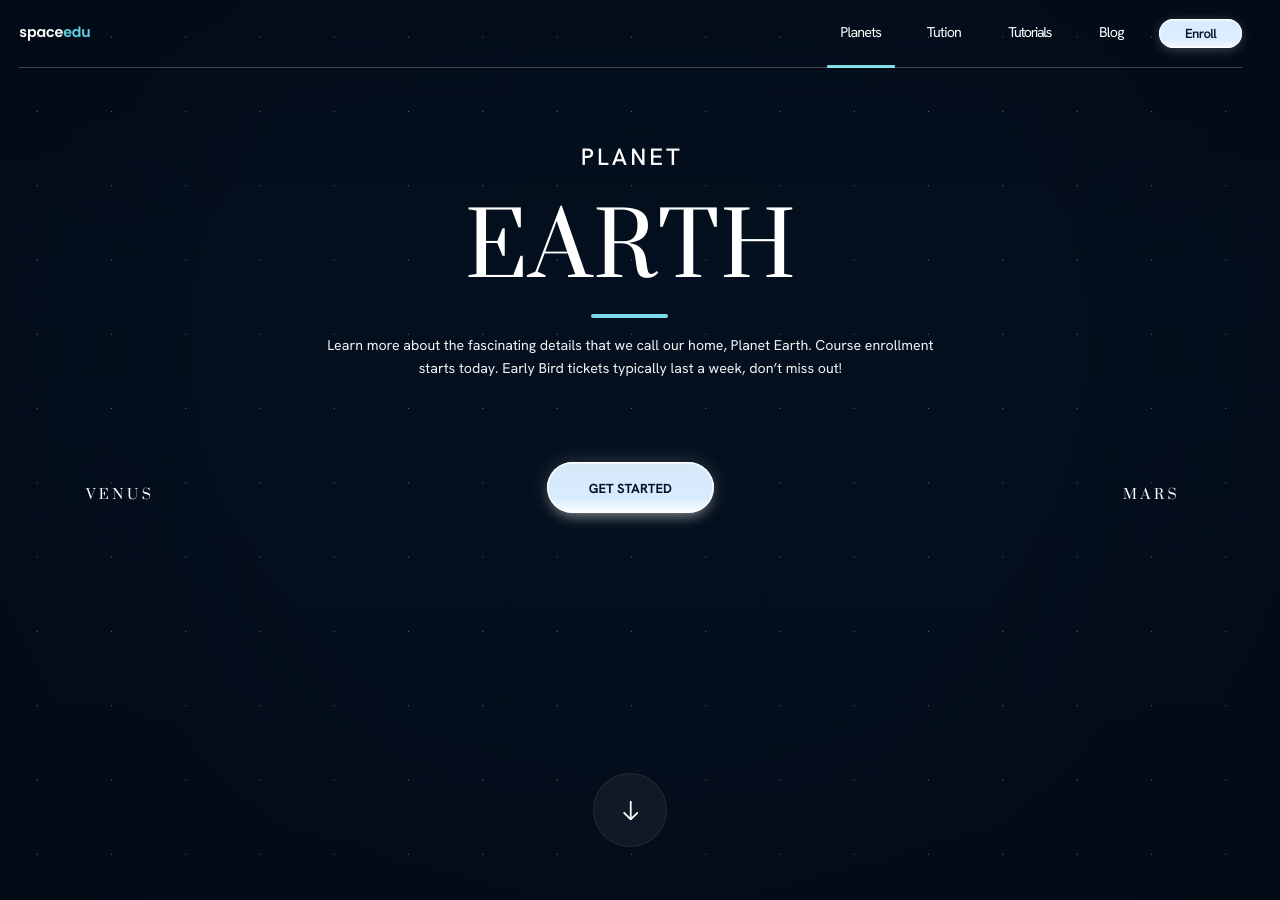
==== original.html @ 42458b8a "Save completed SpaceEdu 3D hero" ====
<!doctype html>
<html lang="en">
<head>
  <meta charset="utf-8">
  <meta name="viewport" content="width=device-width,initial-scale=1,viewport-fit=cover">
  <meta name="theme-color" content="#04101f">
  <meta name="description" content="Explore Earth, Venus and Mars in a cinematic interactive learning experience.">
  <title>SpaceEdu — Planet Explorer</title>
  <link rel="icon" type="image/png" href="https://d8j0ntlcm91z4.cloudfront.net/user_38xzZboKViGWJOttwIXH07lWA1P/hf_20260827_202005_3346cc4d-ec3b-44ab-825c-b18e49f5021a.png">
  <link rel="preconnect" href="https://fonts.googleapis.com">
  <link rel="preconnect" href="https://fonts.gstatic.com" crossorigin>
  <link href="https://fonts.googleapis.com/css2?family=Hanken+Grotesk:wght@400;500;600;700&family=Poppins:wght@500;600&family=Prata&display=swap" rel="stylesheet">
  <script>(function(){try{if(!window.matchMedia||!matchMedia('(prefers-reduced-motion: reduce)').matches){document.documentElement.classList.add('anim')}}catch(e){}})();</script>
  <style>
    *,*::before,*::after{box-sizing:border-box;margin:0;padding:0}
    :root{
      --dw:1353;--dh:1163;--gutter:25;
      --u:max(min(.72px,calc(100vh / 700)),min(calc(100vw / 1353),calc(100vh / 1163)));
      --dh-px:calc(1163 * var(--u));--vshift:calc(max(0px,(100vh - var(--dh-px))) * .42);
      --ink:#fff;--cyan:#79dce8;--cyan-logo:#5fd0e1;--rule:rgba(255,255,255,.23);--btn-ink:#071227;
      --font-serif:'Prata',Georgia,serif;--font-body:'Hanken Grotesk',system-ui,-apple-system,'Segoe UI',sans-serif;--font-logo:'Poppins',sans-serif
    }
    @supports(height:100dvh){:root{--u:max(min(.72px,calc(100dvh / 700)),min(calc(100vw / 1353),calc(100dvh / 1163)));--vshift:calc(max(0px,(100dvh - var(--dh-px))) * .42)}}
    html,body{height:100%}body{background:#04101f;color:var(--ink);font-family:var(--font-body);-webkit-font-smoothing:antialiased;text-rendering:geometricPrecision;overflow:hidden}
    button,a{-webkit-tap-highlight-color:transparent}.stage{position:fixed;inset:0;overflow:hidden;isolation:isolate;background:#04101f}
    .sky{position:absolute;inset:0;z-index:0;background-image:url('https://d8j0ntlcm91z4.cloudfront.net/user_38xzZboKViGWJOttwIXH07lWA1P/hf_20260827_202133_508c64b8-a31e-4290-bdfc-1187df70e0a6.png');background-size:cover;background-position:center;background-repeat:no-repeat}
    .sky::after{content:"";position:absolute;inset:0;background:radial-gradient(circle at 50% 38%,transparent 4%,rgba(0,7,18,.08) 50%,rgba(0,4,14,.46) 100%),linear-gradient(180deg,rgba(1,6,16,.3),transparent 30%,rgba(1,6,16,.18));pointer-events:none}
    .sky video{position:absolute;inset:0;width:100%;height:100%;object-fit:cover;display:block;opacity:0;transition:opacity .22s linear}.sky video.is-active{opacity:1}
    .stars{position:absolute;inset:0;z-index:1;opacity:.4;background-image:radial-gradient(circle,rgba(255,255,255,.95) 0 calc(.75 * var(--u)),transparent calc(.9 * var(--u)));background-size:calc(96 * var(--u)) calc(96 * var(--u));animation:star-drift 80s linear infinite;pointer-events:none}
    .ui{position:absolute;inset:0;z-index:3}.navbar{position:absolute;top:0;left:0;right:0;z-index:6;height:calc(88 * var(--u))}
    .navbar::after{content:"";position:absolute;left:calc(25 * var(--u));right:calc(49 * var(--u));top:calc(86 * var(--u));height:calc(2 * var(--u));background:var(--rule)}
    .navrow{position:absolute;left:calc(25 * var(--u));right:calc(49 * var(--u));top:0;height:calc(86 * var(--u));display:flex;align-items:center;justify-content:space-between}
    .logo{font-family:var(--font-logo);font-weight:600;font-size:calc(18.4 * var(--u));letter-spacing:calc(-.15 * var(--u));line-height:1;color:#fff;text-decoration:none;white-space:nowrap;position:relative;top:calc(-1 * var(--u))}.logo i{font-style:normal;color:var(--cyan-logo)}
    .links{display:flex;align-items:center}.links a{position:relative;display:flex;align-items:center;height:calc(86 * var(--u));font-size:calc(18.4 * var(--u));font-weight:400;line-height:1;color:#fff;text-decoration:none;padding:0 calc(17.5 * var(--u));letter-spacing:calc(-1 * var(--u));white-space:nowrap}.links a[aria-current="page"]::after{content:"";position:absolute;left:0;right:0;top:calc(83.5 * var(--u));height:calc(4 * var(--u));background:var(--cyan);border-radius:calc(1 * var(--u))}.links a:nth-child(2){margin-left:calc(24 * var(--u))}.links a:nth-child(3){margin-left:calc(26 * var(--u));letter-spacing:calc(-1.75 * var(--u))}.links a:nth-child(4){margin-left:calc(27 * var(--u))}
    .links a.enroll{margin-left:calc(28.5 * var(--u));width:calc(107 * var(--u));height:calc(38 * var(--u));border-radius:calc(19 * var(--u));justify-content:center;font-size:calc(17 * var(--u));font-weight:600;letter-spacing:calc(-.75 * var(--u));color:var(--btn-ink);padding-top:calc(2 * var(--u));background:linear-gradient(180deg,#fff 0%,#d8ecfe 9%,#dceefe 72%,#f4f9ff 100%);box-shadow:0 calc(3 * var(--u)) calc(14 * var(--u)) rgba(255,255,255,.22),inset 0 0 0 calc(1.5 * var(--u)) rgba(255,255,255,.92);flex:none}
    .burger{display:none;position:relative;width:calc(46 * var(--u));height:calc(46 * var(--u));padding:0;border:0;background:none;cursor:pointer;flex-direction:column;align-items:center;justify-content:center;gap:calc(6 * var(--u));flex:none}.burger span{display:block;width:calc(24 * var(--u));height:calc(2 * var(--u));border-radius:calc(2 * var(--u));background:#fff;transition:transform .28s cubic-bezier(.4,0,.2,1),opacity .18s linear}.navrow[data-open="true"] .burger span:nth-child(1){transform:translateY(calc(8 * var(--u))) rotate(45deg)}.navrow[data-open="true"] .burger span:nth-child(2){opacity:0}.navrow[data-open="true"] .burger span:nth-child(3){transform:translateY(calc(-8 * var(--u))) rotate(-45deg)}
    .copy{position:absolute;inset:0;transform:translateY(var(--vshift));pointer-events:none}.copy a,.planet{pointer-events:auto}.col{position:absolute;left:0;right:calc(var(--gutter) * var(--u));text-align:center}
    .eyebrow{top:calc(188.8 * var(--u));font-size:calc(30.45 * var(--u));font-weight:500;line-height:1;letter-spacing:calc(4 * var(--u));text-indent:calc(4 * var(--u))}h1.title{top:calc(268 * var(--u));font-family:var(--font-serif);font-weight:400;font-size:calc(112.4 * var(--u));line-height:1;letter-spacing:calc(2 * var(--u));text-indent:calc(2 * var(--u))}
    .rule{top:calc(405.5 * var(--u));height:calc(5 * var(--u));font-size:0;line-height:0;padding-right:calc(2 * var(--u))}.rule span{display:inline-block;vertical-align:top;width:calc(100 * var(--u));height:100%;border-radius:calc(2.5 * var(--u));background:var(--cyan)}
    p.lede{top:calc(433.2 * var(--u));font-size:calc(18.36 * var(--u));font-weight:400;line-height:calc(30 * var(--u));color:rgba(255,255,255,.95)}
    .cta{top:calc(597 * var(--u));height:calc(66 * var(--u));isolation:isolate}.cta>a{display:inline-flex;align-items:center;justify-content:center;width:calc(216 * var(--u));height:calc(66 * var(--u));border-radius:calc(33 * var(--u));font-size:calc(17 * var(--u));font-weight:700;line-height:1;color:var(--btn-ink);text-decoration:none;padding-top:calc(2 * var(--u));background:linear-gradient(180deg,#fff 0%,#d6e8f8 4%,#d9ecfe 72%,#fff 100%);box-shadow:0 calc(10 * var(--u)) calc(18 * var(--u)) calc(-8 * var(--u)) rgba(255,255,255,.5),0 0 calc(26 * var(--u)) rgba(255,255,255,.18),inset 0 0 0 calc(2 * var(--u)) rgba(255,255,255,.9);transition:transform .3s ease,box-shadow .3s ease}.cta>a:hover{transform:translateY(calc(-3 * var(--u)));box-shadow:0 calc(14 * var(--u)) calc(24 * var(--u)) calc(-8 * var(--u)) rgba(255,255,255,.58),0 0 calc(32 * var(--u)) rgba(121,220,232,.24)}
    .planet{position:absolute;z-index:-1;padding:0;border:0;background:none;appearance:none;line-height:0;cursor:pointer;transition:transform .45s cubic-bezier(.22,1,.36,1);filter:drop-shadow(0 calc(8 * var(--u)) calc(24 * var(--u)) rgba(0,0,0,.4))}.planet img{display:none;width:100%;height:auto;will-change:transform}.planet img.is-shown{display:block;animation:planet-spin 32s linear infinite}.planet-r img.is-shown{animation-direction:reverse;animation-duration:38s}.planet:hover{transform:scale(1.07)}.planet:active{transform:scale(.99)}.planet-l{width:calc(143 * var(--u));left:calc(-69.5 * var(--u));top:calc(-38.3 * var(--u));animation:planet-float-l 6s ease-in-out infinite}.planet-r{width:calc(143 * var(--u));right:calc(-64.7 * var(--u));top:calc(-40.6 * var(--u));animation:planet-float-r 7s ease-in-out infinite}
    .label{position:absolute;top:calc(33 * var(--u));font-family:var(--font-serif);font-weight:400;font-size:calc(17.8 * var(--u));letter-spacing:calc(4.6 * var(--u));line-height:1;color:#fff;white-space:nowrap}.label-l{left:calc(111 * var(--u))}.label-r{right:calc(104 * var(--u))}
    .scroll{position:absolute;z-index:4;left:50%;margin-left:calc((-48 - (var(--gutter) / 2)) * var(--u));bottom:calc(68 * var(--u));width:calc(96 * var(--u));height:calc(96 * var(--u));border-radius:50%;background:rgba(24,30,42,.7);backdrop-filter:blur(calc(6 * var(--u)));border:calc(1 * var(--u)) solid rgba(255,255,255,.08);display:flex;align-items:center;justify-content:center;cursor:pointer}.scroll svg{width:calc(20 * var(--u));height:calc(25 * var(--u));display:block;animation:arrow-pulse 2.1s ease-in-out infinite}
    :focus-visible{outline:calc(2 * var(--u)) solid var(--cyan);outline-offset:calc(3 * var(--u))}.planet:focus-visible{border-radius:50%;outline-offset:calc(6 * var(--u))}
    @keyframes planet-spin{to{transform:rotate(360deg)}}@keyframes planet-float-l{0%,100%{translate:0 0}50%{translate:0 calc(-7 * var(--u))}}@keyframes planet-float-r{0%,100%{translate:0 0}50%{translate:0 calc(8 * var(--u))}}@keyframes star-drift{to{background-position:calc(96 * var(--u)) calc(48 * var(--u))}}@keyframes arrow-pulse{0%,100%{transform:translateY(calc(-3 * var(--u)));opacity:.65}50%{transform:translateY(calc(4 * var(--u)));opacity:1}}
    @keyframes ent-reveal{from{transform:translateY(115%)}to{transform:translateY(0)}}@keyframes ent-rise{from{opacity:0;transform:translateY(var(--rise,10px))}to{opacity:1;transform:none}}@keyframes ent-settle{from{opacity:0;transform:translateY(var(--rise,8px)) scale(.965)}to{opacity:1;transform:none}}@keyframes ent-draw{from{transform:scaleX(0)}to{transform:scaleX(1)}}@keyframes ent-fade{from{opacity:0}to{opacity:1}}
    .anim{--e-expo:cubic-bezier(.16,1,.3,1);--e-quint:cubic-bezier(.22,1,.36,1);--e-slow:cubic-bezier(.4,0,.2,1)}.ent-mask,.ent-line{display:block}.anim .ent-mask{overflow:hidden;padding-top:.18em;margin-top:-.18em}.anim .ent-line{transform:translateY(115%);will-change:transform}.anim .navbar::after,.anim .links a[aria-current="page"]::after,.anim .rule span{transform:scaleX(0)}.anim .logo,.anim .links a,.anim .burger,.anim p.lede,.anim .label,.anim .cta>a,.anim .scroll,.anim .sky{opacity:0}.anim.play .sky{animation:ent-fade 1.6s var(--e-slow) .25s both}.anim.play .navbar::after{animation:ent-draw .9s var(--e-expo) .12s both}.anim.play .logo{--rise:calc(8 * var(--u));animation:ent-rise .6s var(--e-quint) .2s both}.anim.play .links a{--rise:calc(8 * var(--u));animation:ent-rise .55s var(--e-quint) .26s both}.anim.play .links a:nth-child(2){animation-delay:.31s}.anim.play .links a:nth-child(3){animation-delay:.36s}.anim.play .links a:nth-child(4){animation-delay:.41s}.anim.play .links a.enroll,.anim.play .burger{--rise:calc(8 * var(--u));animation:ent-settle .6s var(--e-quint) .46s both}.anim.play .links a[aria-current="page"]::after{animation:ent-draw .55s var(--e-expo) .6s both}.anim.play .eyebrow .ent-line{animation:ent-reveal .75s var(--e-expo) .3s both}.anim.play h1.title .ent-line{animation:ent-reveal .95s var(--e-expo) .44s both}.anim.play .rule span{animation:ent-draw .65s var(--e-expo) .78s both}.anim.play p.lede{--rise:calc(12 * var(--u));animation:ent-rise .7s var(--e-quint) .86s both}.anim.play .label-l{--rise:calc(8 * var(--u));animation:ent-rise .6s var(--e-quint) 1.04s both}.anim.play .label-r{--rise:calc(8 * var(--u));animation:ent-rise .6s var(--e-quint) 1.1s both}.anim.play .cta>a{--rise:calc(8 * var(--u));animation:ent-settle .7s var(--e-quint) 1.14s both}.anim.play .scroll{animation:ent-settle .6s var(--e-quint) 1.42s both}
    @media(max-width:1030px),(max-height:620px){.navrow{left:calc(25 * var(--u));right:calc(25 * var(--u))}.burger{display:flex}.links{position:absolute;top:calc(96 * var(--u));right:0;z-index:5;width:min(calc(324 * var(--u)),calc(100vw - 50 * var(--u)));flex-direction:column;align-items:stretch;padding:calc(12 * var(--u));border-radius:calc(20 * var(--u));background:rgba(9,21,42,.9);backdrop-filter:blur(calc(18 * var(--u)));border:calc(1 * var(--u)) solid rgba(255,255,255,.14);box-shadow:0 calc(18 * var(--u)) calc(44 * var(--u)) rgba(2,8,20,.55);opacity:0;visibility:hidden;transform:translateY(calc(-10 * var(--u)));transition:opacity .24s ease,transform .28s ease,visibility .28s}.navrow[data-open="true"] .links{opacity:1;visibility:visible;transform:none}.links a:nth-child(n){margin-left:0;height:auto;justify-content:flex-start;padding:calc(14 * var(--u)) calc(16 * var(--u));font-size:calc(19 * var(--u));letter-spacing:calc(-.6 * var(--u))}.links a+a{border-top:calc(1 * var(--u)) solid rgba(255,255,255,.08)}.links a[aria-current="page"]::after{top:auto;bottom:calc(9 * var(--u));left:calc(16 * var(--u));right:auto;width:calc(26 * var(--u));height:calc(3 * var(--u))}.links a.enroll{margin:calc(14 * var(--u)) 0 calc(2 * var(--u));width:100%;height:calc(46 * var(--u));border-radius:calc(23 * var(--u));justify-content:center}}
    @media(min-width:580px) and (max-width:1030px) and (min-height:621px){:root{--gutter:0;--u:min(max(min(.85px,calc(100vh / 780)),min(calc(100vw / 900),calc(100vh / 1163))),1.15px);--dh-px:calc(1120 * var(--u));--vshift:calc(max(0px,(100vh - var(--dh-px))) * .38)}.navbar::after{left:calc(25 * var(--u));right:calc(25 * var(--u))}p.lede{max-width:calc(620 * var(--u));margin-left:auto;margin-right:auto}p.lede br{display:none}.label-r{right:calc(116 * var(--u))}}
    @media(max-width:579px),(max-height:620px){:root{--gutter:0;--u:max(min(.92px,calc(100vh / 620)),min(calc(100vw / 430),calc(100vh / 880)));--dh-px:calc(880 * var(--u));--vshift:calc(max(0px,(100vh - var(--dh-px))) * .34)}.navbar{height:calc(76 * var(--u))}.navbar::after{left:calc(24 * var(--u));right:calc(24 * var(--u));top:calc(74 * var(--u))}.navrow{left:calc(24 * var(--u));right:calc(24 * var(--u));height:calc(74 * var(--u))}.links{top:calc(84 * var(--u))}.copy{top:calc(76 * var(--u));display:flex;flex-direction:column;align-items:center;padding:calc(56 * var(--u)) calc(26 * var(--u)) 0}.col{position:static;width:100%;right:auto}.eyebrow{font-size:calc(20 * var(--u));letter-spacing:calc(5 * var(--u));text-indent:calc(5 * var(--u))}h1.title{font-size:calc(86 * var(--u));margin-top:calc(15 * var(--u))}.rule{margin-top:calc(20 * var(--u));height:calc(5 * var(--u));padding-right:0}.rule span{width:calc(84 * var(--u))}p.lede{margin-top:calc(19 * var(--u));font-size:calc(15.5 * var(--u));line-height:calc(26 * var(--u));max-width:calc(400 * var(--u))}p.lede br{display:none}.cta{top:auto;margin-top:calc(32 * var(--u));height:calc(60 * var(--u));position:relative}.cta>a{width:calc(190 * var(--u));height:calc(60 * var(--u));border-radius:calc(30 * var(--u))}.label{top:50%;transform:translateY(-50%);font-size:calc(16 * var(--u));letter-spacing:calc(4 * var(--u))}.label-l{left:calc(56 * var(--u))}.label-r{right:calc(60 * var(--u))}.planet-l{width:calc(89 * var(--u));left:calc(-44.5 * var(--u));top:calc(-17 * var(--u))}.planet-r{width:calc(89 * var(--u));right:calc(-44.5 * var(--u));top:calc(-18.3 * var(--u))}.scroll{width:calc(74 * var(--u));height:calc(74 * var(--u));margin-left:calc(-37 * var(--u));bottom:calc(49 * var(--u))}.scroll svg{width:calc(15.5 * var(--u));height:calc(19.5 * var(--u))}}
    @media(max-height:660px){.scroll{display:none}}@media(max-height:620px){:root{--u:max(min(.85px,calc(100vh / 470)),min(calc(100vw / 640),calc(100vh / 560)));--dh-px:calc(560 * var(--u));--vshift:0px}.copy{padding-top:calc(26 * var(--u))}h1.title{font-size:calc(64 * var(--u));margin-top:calc(8 * var(--u))}.rule{margin-top:calc(12 * var(--u))}p.lede{margin-top:calc(12 * var(--u))}.cta{margin-top:calc(20 * var(--u))}.label{font-size:calc(15 * var(--u))}}@media(min-width:821px) and (max-height:660px){.copy{transform:none}}@media(max-width:500px){.label{top:calc(100% + 34 * var(--u));transform:none;font-size:calc(15 * var(--u))}.label-l{left:calc(6 * var(--u))}.label-r{right:calc(6 * var(--u))}}
    @media(prefers-reduced-motion:reduce){.sky video{display:none}.stars,.planet,.planet img.is-shown,.scroll svg{animation:none}.planet{transition:none}.planet:hover,.planet:active{transform:none}.links,.burger span{transition:none}}
  </style>
</head>
<body>
  <main class="stage">
    <div class="sky">
      <video class="is-active" data-planet="earth" autoplay muted loop playsinline preload="auto" src="https://d8j0ntlcm91z4.cloudfront.net/user_38xzZboKViGWJOttwIXH07lWA1P/hf_20260827_202422_3ffb4889-c520-432d-8458-038009eb40df.mp4" poster="https://d8j0ntlcm91z4.cloudfront.net/user_38xzZboKViGWJOttwIXH07lWA1P/hf_20260827_202133_508c64b8-a31e-4290-bdfc-1187df70e0a6.png" aria-hidden="true"></video>
      <video data-planet="venus" muted loop playsinline preload="none" data-src="https://d8j0ntlcm91z4.cloudfront.net/user_38xzZboKViGWJOttwIXH07lWA1P/hf_20260827_202422_b211cd74-013b-4dd3-bfd0-64491d8696fa.mp4" poster="https://d8j0ntlcm91z4.cloudfront.net/user_38xzZboKViGWJOttwIXH07lWA1P/hf_20260827_202133_cf55d1d8-7b59-4a64-80da-d72052ae974e.png" aria-hidden="true"></video>
      <video data-planet="mars" muted loop playsinline preload="none" data-src="https://d8j0ntlcm91z4.cloudfront.net/user_38xzZboKViGWJOttwIXH07lWA1P/hf_20260827_202422_51eae59a-2459-4c84-907c-cc5edfe5fea7.mp4" poster="https://d8j0ntlcm91z4.cloudfront.net/user_38xzZboKViGWJOttwIXH07lWA1P/hf_20260827_202133_0ba6de7c-285d-43dc-b7ab-8c54c73707cb.png" aria-hidden="true"></video>
    </div>
    <div class="stars" aria-hidden="true"></div>
    <div class="ui">
      <header class="navbar"><div class="navrow"><a class="logo" href="#">space<i>edu</i></a><nav class="links" id="site-nav"><a href="#" aria-current="page">Planets</a><a href="#">Tution</a><a href="#">Tutorials</a><a href="#">Blog</a><a class="enroll" href="#">Enroll</a></nav><button class="burger" type="button" aria-label="Open navigation" aria-expanded="false" aria-controls="site-nav"><span></span><span></span><span></span></button></div></header>
      <section class="copy" aria-live="polite">
        <div class="col eyebrow"><span class="ent-mask"><span class="ent-line">PLANET</span></span></div>
        <h1 class="col title"><span class="ent-mask"><span class="ent-line">EARTH</span></span></h1>
        <div class="col rule"><span></span></div>
        <p class="col lede">Learn more about the fascinating details that we call our home, Planet Earth. Course enrollment <br>starts today. Early Bird tickets typically last a week, don&rsquo;t miss out!</p>
        <div class="col cta">
          <button class="planet planet-l" type="button" data-slot="l"><img data-planet="earth" alt="" src="https://d8j0ntlcm91z4.cloudfront.net/user_38xzZboKViGWJOttwIXH07lWA1P/hf_20260827_202005_3346cc4d-ec3b-44ab-825c-b18e49f5021a.png"><img data-planet="venus" alt="" src="https://d8j0ntlcm91z4.cloudfront.net/user_38xzZboKViGWJOttwIXH07lWA1P/hf_20260827_202012_640b239a-d08a-4200-adb2-741bbe129ac8.png"><img data-planet="mars" alt="" src="https://d8j0ntlcm91z4.cloudfront.net/user_38xzZboKViGWJOttwIXH07lWA1P/hf_20260827_202018_3d559490-f613-4ed7-a3bb-3b7e9fc90fb8.png"></button>
          <button class="planet planet-r" type="button" data-slot="r"><img data-planet="earth" alt="" src="https://d8j0ntlcm91z4.cloudfront.net/user_38xzZboKViGWJOttwIXH07lWA1P/hf_20260827_202005_3346cc4d-ec3b-44ab-825c-b18e49f5021a.png"><img data-planet="venus" alt="" src="https://d8j0ntlcm91z4.cloudfront.net/user_38xzZboKViGWJOttwIXH07lWA1P/hf_20260827_202012_640b239a-d08a-4200-adb2-741bbe129ac8.png"><img data-planet="mars" alt="" src="https://d8j0ntlcm91z4.cloudfront.net/user_38xzZboKViGWJOttwIXH07lWA1P/hf_20260827_202018_3d559490-f613-4ed7-a3bb-3b7e9fc90fb8.png"></button>
          <a href="#">GET STARTED</a><span class="label label-l"></span><span class="label label-r"></span>
        </div>
      </section>
    </div>
    <button class="scroll" type="button" aria-label="Scroll to next section"><svg viewBox="0 0 26 33" fill="none" aria-hidden="true"><path d="M13 1.5V31.5M1.9 20.4 13 31.5l11.1-11.1" stroke="#fff" stroke-width="3" stroke-linecap="square" stroke-linejoin="miter"/></svg></button>
  </main>
  <script>
    (()=>{
      const ORDER=['earth','venus','mars'];
      const DATA={
        earth:{name:'EARTH',still:'https://d8j0ntlcm91z4.cloudfront.net/user_38xzZboKViGWJOttwIXH07lWA1P/hf_20260827_202133_508c64b8-a31e-4290-bdfc-1187df70e0a6.png',lede:'Learn more about the fascinating details that we call our home, Planet Earth. Course enrollment <br>starts today. Early Bird tickets typically last a week, don\u2019t miss out!'},
        venus:{name:'VENUS',still:'https://d8j0ntlcm91z4.cloudfront.net/user_38xzZboKViGWJOttwIXH07lWA1P/hf_20260827_202133_cf55d1d8-7b59-4a64-80da-d72052ae974e.png',lede:'The hottest world in our solar system, wrapped in clouds of sulfuric acid. Course enrollment <br>starts today. Early Bird tickets typically last a week, don\u2019t miss out!'},
        mars:{name:'MARS',still:'https://d8j0ntlcm91z4.cloudfront.net/user_38xzZboKViGWJOttwIXH07lWA1P/hf_20260827_202133_0ba6de7c-285d-43dc-b7ab-8c54c73707cb.png',lede:'The rust-red desert world, home to the tallest volcano we know of. Course enrollment <br>starts today. Early Bird tickets typically last a week, don\u2019t miss out!'}
      };
      const sky=document.querySelector('.sky'),clips=[...document.querySelectorAll('.sky video')],title=document.querySelector('.title .ent-line'),lede=document.querySelector('.lede'),buttons=[...document.querySelectorAll('.planet')],labels={l:document.querySelector('.label-l'),r:document.querySelector('.label-r')};
      let featured='';
      function warm(planet){const clip=clips.find(v=>v.dataset.planet===planet);if(clip&&!clip.src&&clip.dataset.src){clip.preload='auto';clip.src=clip.dataset.src;clip.load()}}
      function fill(button,planet){button.dataset.planet=planet;button.setAttribute('aria-label','Show '+DATA[planet].name);button.querySelectorAll('img').forEach(img=>img.classList.toggle('is-shown',img.dataset.planet===planet));labels[button.dataset.slot].textContent=DATA[planet].name}
      function show(next){if(!DATA[next]||next===featured)return;featured=next;clips.forEach(clip=>{const active=clip.dataset.planet===next;if(active){warm(next);clip.classList.add('is-active');const p=clip.play();if(p)p.catch(()=>{})}else{clip.classList.remove('is-active');clip.pause()}});sky.style.backgroundImage=`url('${DATA[next].still}')`;title.textContent=DATA[next].name;lede.innerHTML=DATA[next].lede;const rest=ORDER.filter(x=>x!==next);fill(buttons[0],rest[0]);fill(buttons[1],rest[1])}
      buttons.forEach(button=>{button.addEventListener('click',()=>show(button.dataset.planet));button.addEventListener('pointerenter',()=>warm(button.dataset.planet));button.addEventListener('focus',()=>warm(button.dataset.planet))});show('earth');
      const idle=window.requestIdleCallback||((fn)=>setTimeout(fn,2500));idle(()=>ORDER.forEach(warm),{timeout:4000});
      const row=document.querySelector('.navrow'),burger=document.querySelector('.burger'),nav=document.querySelector('.links');function setMenu(open){row.dataset.open=String(open);burger.setAttribute('aria-expanded',String(open));burger.setAttribute('aria-label',(open?'Close':'Open')+' navigation')}setMenu(false);burger.addEventListener('click',e=>{e.stopPropagation();setMenu(row.dataset.open!=='true')});document.addEventListener('click',e=>{if(!row.contains(e.target))setMenu(false)});document.addEventListener('keydown',e=>{if(e.key==='Escape'){setMenu(false);burger.focus()}});nav.addEventListener('click',()=>setMenu(false));
      if(document.documentElement.classList.contains('anim')){Promise.race([document.fonts.ready,new Promise(r=>setTimeout(r,500))]).then(()=>requestAnimationFrame(()=>requestAnimationFrame(()=>{document.documentElement.classList.add('play');setTimeout(()=>document.documentElement.classList.remove('anim','play'),2150)})))}
    })();
  </script>
</body>
</html>
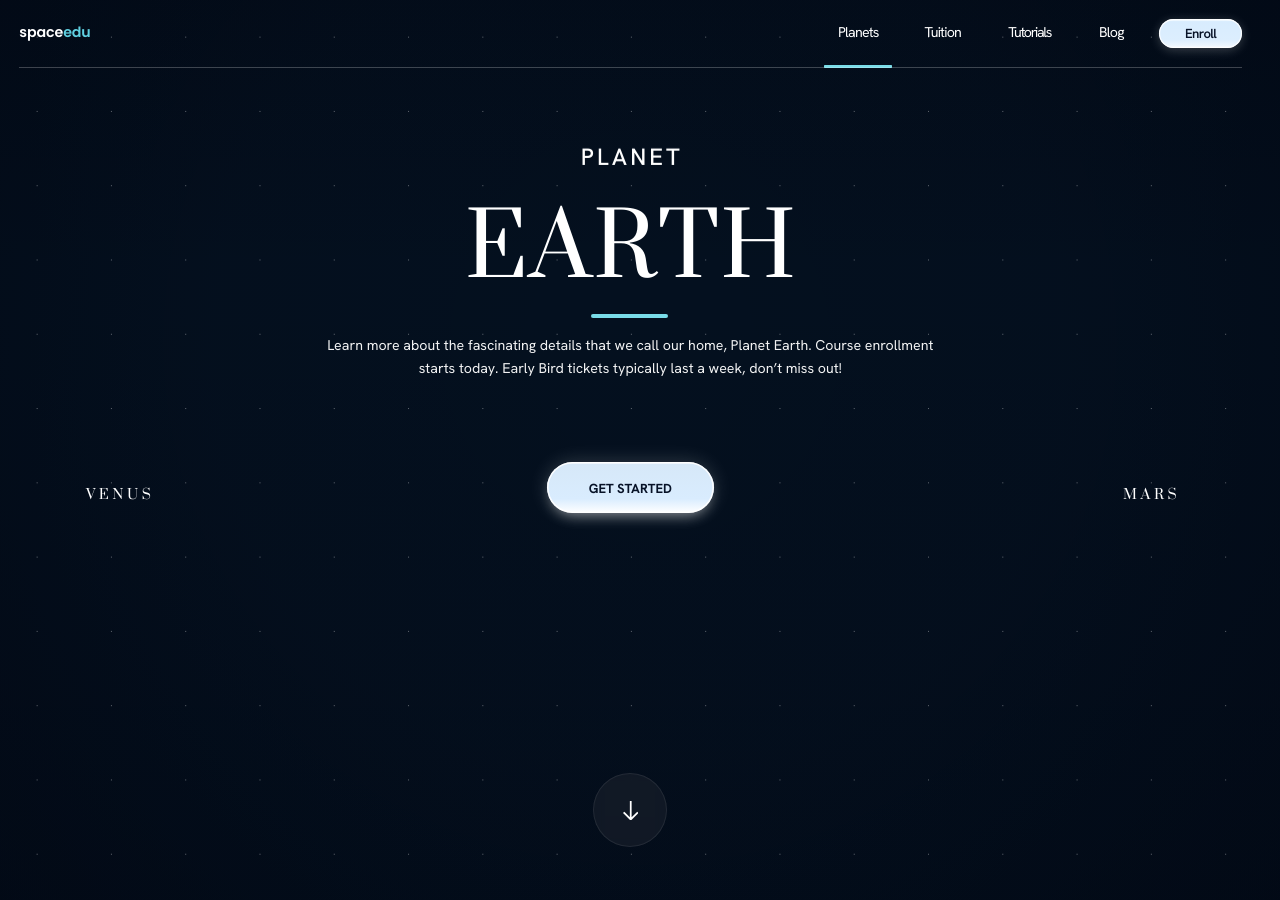
==== commit 9a6a6ab1: "Complete SpaceEdu homepage core Experience" ====
--- a/original.html
+++ b/original.html
@@ -62,7 +62,7 @@
     </div>
     <div class="stars" aria-hidden="true"></div>
     <div class="ui">
-      <header class="navbar"><div class="navrow"><a class="logo" href="#">space<i>edu</i></a><nav class="links" id="site-nav"><a href="#" aria-current="page">Planets</a><a href="#">Tution</a><a href="#">Tutorials</a><a href="#">Blog</a><a class="enroll" href="#">Enroll</a></nav><button class="burger" type="button" aria-label="Open navigation" aria-expanded="false" aria-controls="site-nav"><span></span><span></span><span></span></button></div></header>
+      <header class="navbar"><div class="navrow"><a class="logo" href="#">space<i>edu</i></a><nav class="links" id="site-nav"><a href="#" aria-current="page">Planets</a><a href="#">Tuition</a><a href="#">Tutorials</a><a href="#">Blog</a><a class="enroll" href="#">Enroll</a></nav><button class="burger" type="button" aria-label="Open navigation" aria-expanded="false" aria-controls="site-nav"><span></span><span></span><span></span></button></div></header>
       <section class="copy" aria-live="polite">
         <div class="col eyebrow"><span class="ent-mask"><span class="ent-line">PLANET</span></span></div>
         <h1 class="col title"><span class="ent-mask"><span class="ent-line">EARTH</span></span></h1>
